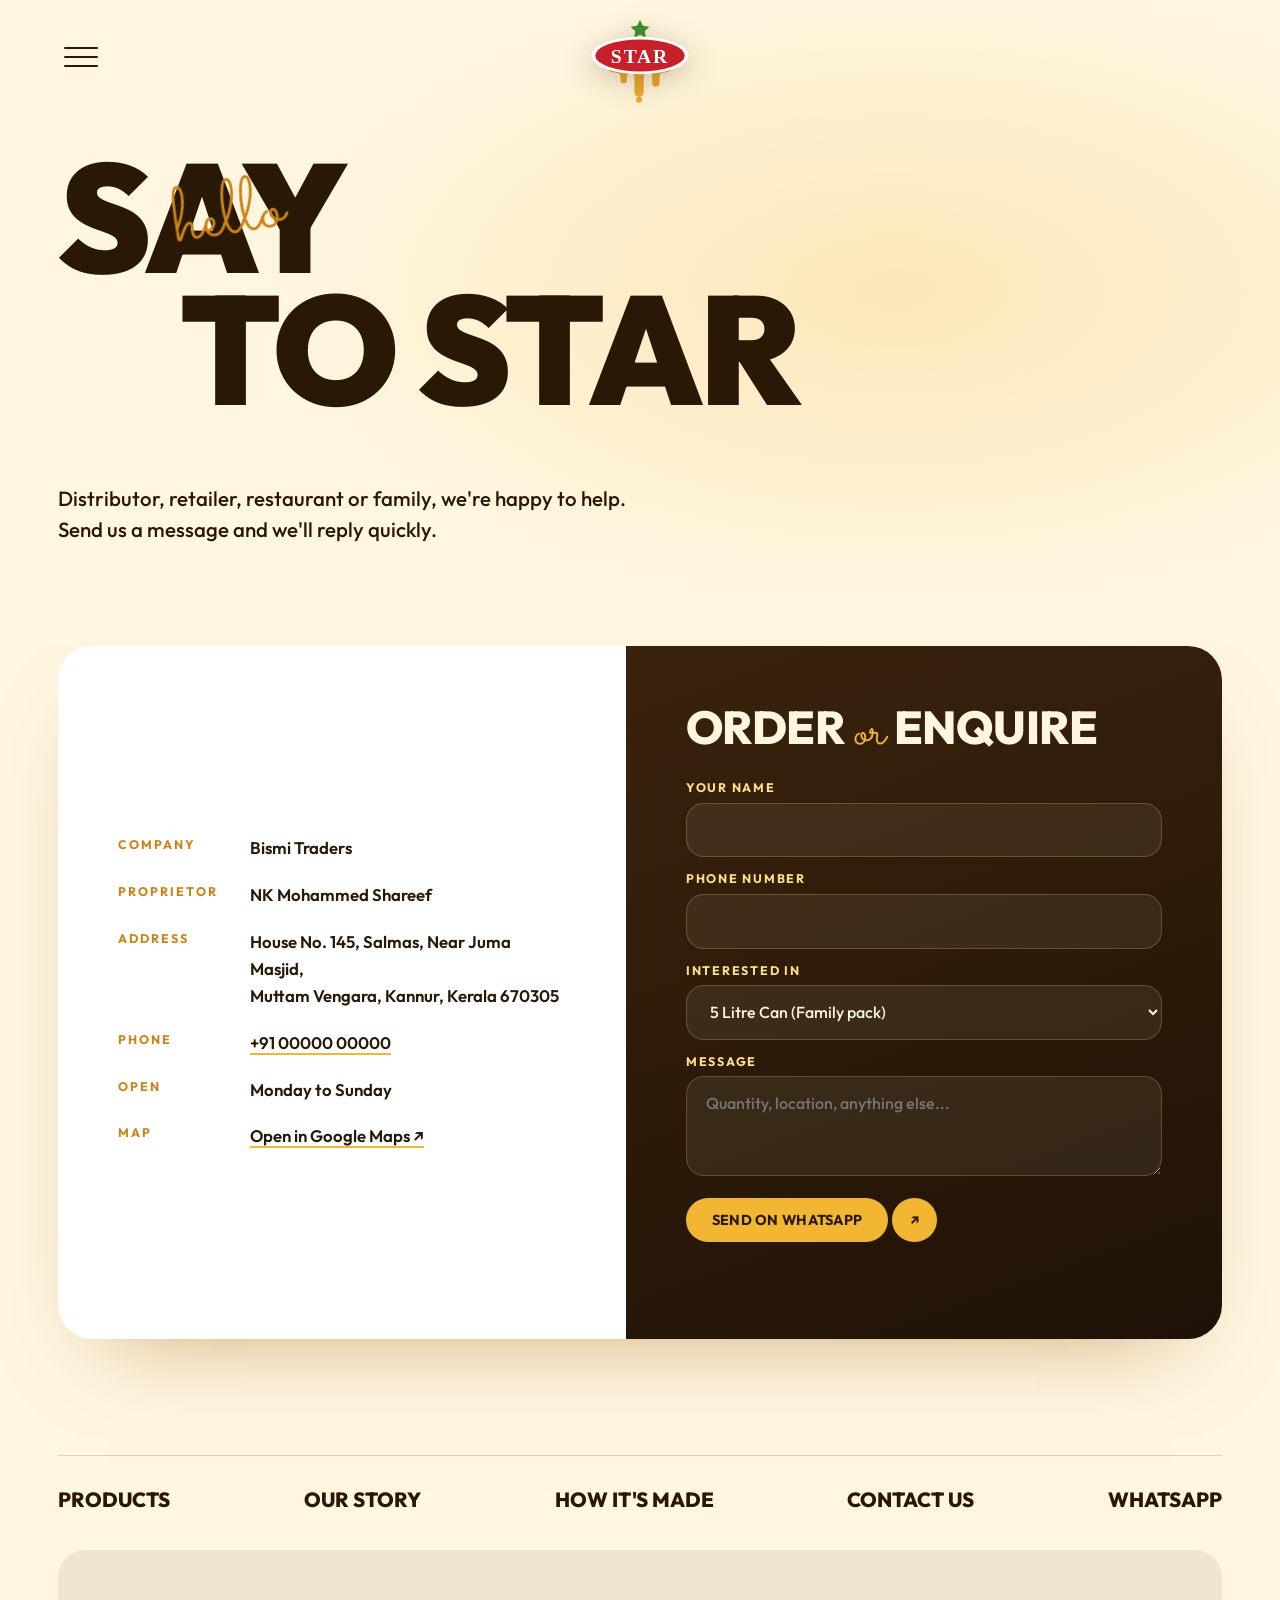
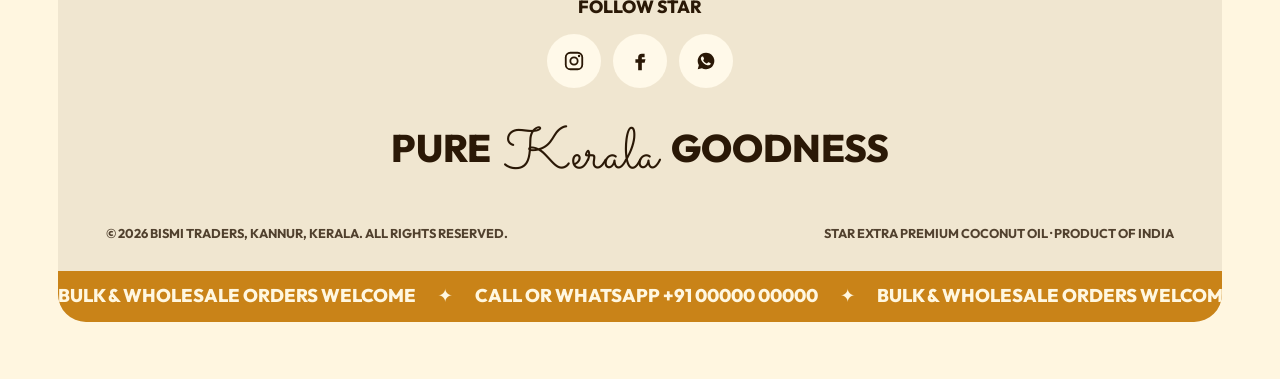
==== contact.html @ 1357c3b2 "Add WebGL oil animation, product and story pages with interactive features - Implemented a WebGL fra" ====
<!doctype html>
<html lang="en">
<head>
  <meta charset="utf-8">
  <meta name="viewport" content="width=device-width, initial-scale=1">
  <title>Contact | Star Pure Coconut Oil</title>
  <meta name="description" content="Order Star Extra Premium Coconut Oil for your home, shop or business. Bismi Traders, Muttam Vengara, Kannur, Kerala.">
  <meta name="theme-color" content="#fff6e0">
  <link rel="icon" href="assets/images/logo.svg" type="image/svg+xml">
  <script>try { if (sessionStorage.getItem('oil')) document.documentElement.classList.add('oil-in'); } catch (e) {}</script>
  <link rel="preconnect" href="https://fonts.googleapis.com">
  <link rel="preconnect" href="https://fonts.gstatic.com" crossorigin>
  <link href="https://fonts.googleapis.com/css2?family=Outfit:wght@400;500;600;700;800;900&family=Sacramento&display=swap" rel="stylesheet">
  <link rel="stylesheet" href="css/base.css">
  <link rel="stylesheet" href="css/pages.css">
</head>
<body class="is-page">

  <div class="curtain" aria-hidden="true">
    <div class="curtain__body"><p class="curtain__text"><span class="script">pure as</span>Liquid gold</p></div>
    <svg class="curtain__drips" viewBox="0 0 1440 260" preserveAspectRatio="none"></svg>
  </div>

  <main>
    <section class="pg-hero pg-hero--short">
      <h1 class="pg-title"><span class="pg-title__l1">Say</span><span class="pg-title__script script">hello</span><span class="pg-title__l2">to Star</span></h1>
      <p class="pg-hero__lead" data-reveal>Distributor, retailer, restaurant or family, we're happy to help. Send us a message and we'll reply quickly.</p>
    </section>

    <section class="c-wrap">
      <div class="c-card" data-reveal>
        <dl class="c-info">
          <div><dt>Company</dt><dd>Bismi Traders</dd></div>
          <div><dt>Proprietor</dt><dd>NK Mohammed Shareef</dd></div>
          <div><dt>Address</dt><dd>House No. 145, Salmas, Near Juma Masjid,<br>Muttam Vengara, Kannur, Kerala 670305</dd></div>
          <div><dt>Phone</dt><dd><a href="tel:+910000000000" class="js-phone">+91 00000 00000</a></dd></div>
          <div><dt>Open</dt><dd>Monday to Sunday</dd></div>
          <div><dt>Map</dt><dd><a href="https://www.google.com/maps/search/?api=1&amp;query=Muttam+Vengara+Kannur+Kerala+670305" target="_blank" rel="noopener">Open in Google Maps &nearr;</a></dd></div>
        </dl>

        <form class="c-form" novalidate>
          <h2>Order <span class="script">or</span> enquire</h2>
          <label><span>Your name</span><input name="name" required autocomplete="name"></label>
          <label><span>Phone number</span><input name="phone" type="tel" required autocomplete="tel"></label>
          <label><span>Interested in</span><select name="product"></select></label>
          <label><span>Message</span><textarea name="message" rows="3" placeholder="Quantity, location, anything else..."></textarea></label>
          <button class="pill" type="submit"><span class="pill__label">Send on WhatsApp</span><span class="pill__arrow" aria-hidden="true">&nearr;</span></button>
          <p class="c-note" role="status"></p>
        </form>
      </div>
    </section>
  </main>

  <footer data-footer></footer>

  <script src="js/data.js"></script>
  <script src="js/common.js"></script>
  <script src="js/pages.js"></script>
</body>
</html>
---- css/base.css ----
/* ==========================================================
   Star Pure Coconut Oil: shared styles
   ========================================================== */
:root {
  --ink: #2a1806;
  --ink-soft: #5c4122;
  --gold: #f2b632;
  --gold-deep: #c98318;
  --honey: #ffe08a;
  --cream: #fff6e0;
  --cream-2: #f8ead0;
  --night: #1f1206;
  --red: #c8202b;
  --leaf: #4f9a2a;

  --bg: var(--cream);
  --fg: var(--ink);

  --sans: Outfit, system-ui, sans-serif;
  --script: Sacramento, "Brush Script MT", cursive;
  --ease: cubic-bezier(.22, 1, .36, 1);
  --ease-oil: cubic-bezier(.7, 0, .3, 1);
  --gutter: clamp(16px, 4.5vw, 64px);
  --maxw: 1280px;
  --radius: 28px;
}

*, *::before, *::after { box-sizing: border-box; }
html { -webkit-text-size-adjust: 100%; scroll-behavior: smooth; }
body {
  margin: 0; min-height: 100svh;
  font: 400 1.05rem/1.6 var(--sans);
  color: var(--fg); background: var(--bg);
  overflow-x: hidden; -webkit-font-smoothing: antialiased;
}
img, svg { display: block; max-width: 100%; }
a { color: inherit; }
::selection { background: var(--gold); color: var(--ink); }
h1, h2, h3 { margin: 0; line-height: .95; font-weight: 800; letter-spacing: -.01em; text-transform: uppercase; }
p { margin: 0 0 1em; }
.script { font-family: var(--script); font-weight: 400; text-transform: none; letter-spacing: 0; }
.visually-hidden { position: absolute !important; width: 1px; height: 1px; overflow: hidden; clip: rect(0 0 0 0); white-space: nowrap; }
:focus-visible { outline: 2px solid currentColor; outline-offset: 4px; border-radius: 6px; }

/* ---------- Pill buttons with arrow bubble (as on the reference) ---------- */
.pill { display: inline-flex; align-items: center; gap: 4px; text-decoration: none; font: 700 .9rem/1 var(--sans); text-transform: uppercase; letter-spacing: .02em; }
.pill__label { background: var(--fg); color: var(--bg); padding: 1.05em 1.8em; border-radius: 999px; transition: transform .4s var(--ease); }
.pill__arrow { width: 3.1em; height: 3.1em; border-radius: 50%; display: grid; place-items: center; background: var(--fg); color: var(--bg); transition: transform .5s var(--ease); }
.pill:hover .pill__arrow { transform: translateX(6px) rotate(45deg); }
.pill:hover .pill__label { transform: translateX(-3px); }
.pill--line .pill__label, .pill--line .pill__arrow { background: transparent; color: var(--fg); box-shadow: inset 0 0 0 1.5px currentColor; }

/* ---------- Header: menu button left, logo centred ---------- */
.top { position: fixed; inset: 0 0 auto; z-index: 60; height: 0; transition: transform .6s var(--ease); }
.top.is-hidden { transform: translateY(-140px); }
.menu-btn {
  position: absolute; left: var(--gutter); top: 34px; width: 46px; height: 46px; padding: 0;
  border: 0; background: none; cursor: pointer; display: grid; place-content: center; gap: 7px; color: var(--fg);
}
.menu-btn span { display: block; width: 34px; height: 2px; background: currentColor; border-radius: 2px; transition: transform .45s var(--ease), opacity .3s; }
.top.is-open .menu-btn span:nth-child(1) { transform: translateY(9px) rotate(45deg); }
.top.is-open .menu-btn span:nth-child(2) { opacity: 0; }
.top.is-open .menu-btn span:nth-child(3) { transform: translateY(-9px) rotate(-45deg); }
.brand { position: absolute; left: 50%; top: 18px; translate: -50% 0; width: 112px; text-decoration: none; }
.brand img { width: 100%; height: auto; filter: drop-shadow(0 6px 14px rgba(42, 24, 6, .25)); position: relative; z-index: 1; }
.brand__drip { position: absolute; left: 0; right: 0; top: 50px; width: 100%; height: auto; overflow: visible; }
.brand__drip path { fill: #e9a92c; }
.brand__drop { fill: #e9a92c; animation: brandDrop 3.6s var(--ease-oil) infinite; }
@keyframes brandDrop {
  0%, 30% { transform: translateY(-12px) scale(.4); opacity: 0; }
  45% { opacity: 1; transform: translateY(-4px) scale(1); }
  100% { transform: translateY(60px) scale(.8); opacity: 0; }
}

.menu {
  position: absolute; left: calc(var(--gutter) - 22px); top: 96px; z-index: 2;
  display: grid; gap: 2px; padding: 34px 40px 30px; min-width: 300px;
  background: linear-gradient(160deg, #fffaf0, #f6e8c9); border-radius: var(--radius);
  box-shadow: 0 40px 80px -30px rgba(42, 24, 6, .5);
  transform-origin: 30px -30px; transform: scale(.6) translateY(-20px); opacity: 0; visibility: hidden;
  transition: transform .55s var(--ease), opacity .35s, visibility 0s .55s;
}
.top.is-open .menu { transform: none; opacity: 1; visibility: visible; transition-delay: 0s; }
.menu a {
  font: 800 1.75rem/1.25 var(--sans); text-transform: uppercase; text-decoration: none; color: #9c7a52;
  transition: color .3s, transform .4s var(--ease);
  opacity: 0; transform: translateX(-14px);
}
.top.is-open .menu a { opacity: 1; transform: none; transition: color .3s, transform .5s var(--ease), opacity .5s; }
.top.is-open .menu a:nth-child(2) { transition-delay: .04s; }
.top.is-open .menu a:nth-child(3) { transition-delay: .08s; }
.top.is-open .menu a:nth-child(4) { transition-delay: .12s; }
.top.is-open .menu a:nth-child(5) { transition-delay: .16s; }
.menu a:hover, .menu a[aria-current] { color: var(--ink); transform: translateX(6px); }
.menu .menu__wa { margin-top: 14px; font-size: .95rem; letter-spacing: .06em; color: var(--leaf); }

/* ---------- Golden oil curtain (page transition) ---------- */
.curtain {
  position: fixed; left: 0; right: 0; top: 0; z-index: 200; pointer-events: none;
  height: calc(100vh + 30vh);
  transform: translateY(-101%);
}
.curtain__body {
  height: 100vh; display: grid; place-items: center; text-align: center;
  background:
    radial-gradient(120% 70% at 30% 20%, rgba(255, 236, 170, .55), transparent 60%),
    linear-gradient(180deg, #f6cf5e 0%, #eab03a 55%, #e3a22c 100%);
}
.curtain__drips { display: block; width: 100%; height: 30vh; margin-top: -1px; }
.curtain__drips path { fill: #e3a22c; }
.curtain__gloss rect { fill: #fff6d0; opacity: .45; }
.curtain__text {
  margin: 0; color: var(--ink); font: 900 clamp(2.6rem, 8vw, 6.5rem)/.9 var(--sans); text-transform: uppercase; letter-spacing: -.02em;
  opacity: 0; transform: translateY(30px); transition: opacity .5s .35s, transform .7s .3s var(--ease);
}
.curtain__text .script { display: block; font-size: .55em; line-height: .6; color: #fff8e2; transform: rotate(-6deg); text-shadow: 0 4px 18px rgba(154, 91, 16, .4); }
.curtain.is-covering { transform: translateY(0); transition: transform 1s var(--ease-oil); pointer-events: auto; }
.curtain.is-covering .curtain__text { opacity: 1; transform: none; }
html.oil-in .curtain { transform: translateY(0); transition: none; }
html.oil-in .curtain__text { opacity: 1; transform: none; transition: none; }
.curtain.is-leaving { transform: translateY(-101%); transition: transform 1.15s .15s var(--ease-oil); }
.curtain.is-leaving .curtain__text { opacity: 0; transition: opacity .3s; }

/* ---------- Product visual (illustration or photo) ---------- */
.pv { position: relative; display: grid; place-items: center; }
.pv svg, .pv img { grid-area: 1 / 1; width: 100%; height: 100%; object-fit: contain; transform: scale(var(--scale, 1)); user-select: none; -webkit-user-drag: none; }
.pv:has(img) svg { display: none; }

/* ---------- Cursor ---------- */
.cursor {
  position: fixed; top: 0; left: 0; z-index: 300; pointer-events: none;
  width: 16px; height: 16px; margin: -8px 0 0 -8px; border-radius: 50%;
  background: radial-gradient(circle at 35% 35%, #fff4c4, var(--gold) 55%, var(--gold-deep));
  box-shadow: 0 0 18px rgba(242, 182, 50, .6);
  opacity: 0; transition: width .35s var(--ease), height .35s var(--ease), margin .35s var(--ease), opacity .3s;
}
.cursor.is-on { opacity: .95; }
.cursor.is-big { width: 54px; height: 54px; margin: -27px 0 0 -27px; opacity: .35; }

/* ---------- Footer ---------- */
.foot { padding: 0 var(--gutter) var(--gutter); color: var(--fg); }
.foot__nav {
  display: flex; flex-wrap: wrap; justify-content: space-between; gap: 14px 28px;
  border-top: 1px solid color-mix(in srgb, var(--fg) 15%, transparent); padding: 34px 0 40px;
}
.foot__nav a { font: 800 clamp(1rem, 1.6vw, 1.3rem)/1 var(--sans); text-transform: uppercase; text-decoration: none; transition: opacity .3s; }
.foot__nav a:hover { opacity: .6; }
.foot__card {
  border-radius: var(--radius); overflow: hidden; text-align: center;
  background: color-mix(in srgb, var(--fg) 7%, transparent);
  padding: 48px 24px 0;
}
.foot__label { font: 800 1.1rem/1 var(--sans); text-transform: uppercase; margin-bottom: 18px; }
.foot__social { display: flex; justify-content: center; gap: 12px; margin-bottom: 40px; }
.foot__social a {
  width: 54px; height: 54px; border-radius: 50%; display: grid; place-items: center;
  background: color-mix(in srgb, var(--bg) 70%, #fff); transition: transform .4s var(--ease);
}
.foot__social a:hover { transform: translateY(-4px); }
.foot__social svg { width: 22px; height: 22px; }
.foot__sign { font: 800 clamp(1.6rem, 3vw, 2.4rem)/1 var(--sans); text-transform: uppercase; margin-bottom: 40px; }
.foot__sign .script { font-size: 1.5em; vertical-align: -.1em; margin: 0 .1em; }
.foot__base { display: flex; flex-wrap: wrap; justify-content: space-between; gap: 8px 24px; padding: 0 24px 28px; font: 700 .8rem/1.4 var(--sans); text-transform: uppercase; opacity: .8; text-align: left; }
.foot__base p { margin: 0; }
.foot__band { background: var(--gold-deep); color: #fff7e0; overflow: hidden; margin: 0 -24px; padding: 16px 0; }
.foot__band div { display: flex; gap: 22px; width: max-content; animation: band 30s linear infinite; font: 800 1.15rem/1 var(--sans); text-transform: uppercase; white-space: nowrap; }
@keyframes band { to { transform: translateX(-50%); } }

/* ---------- Reveal ---------- */
[data-reveal] { opacity: 0; transform: translateY(40px); transition: opacity 1s var(--ease), transform 1s var(--ease); transition-delay: calc(var(--d, 0) * 100ms); }
[data-reveal].is-in { opacity: 1; transform: none; }

@media (max-width: 640px) {
  .menu-btn { top: 22px; }
  .brand { width: 84px; top: 12px; }
  .brand__drip { top: 37px; }
  .menu { left: 12px; right: 12px; top: 84px; min-width: 0; padding: 26px 28px; }
  .menu a { font-size: 1.5rem; }
  .foot__nav { justify-content: center; }
}
@media (hover: none), (pointer: coarse) { .cursor { display: none; } }
@media (prefers-reduced-motion: reduce) {
  *, *::before, *::after { animation-duration: .001ms !important; animation-iteration-count: 1 !important; transition-duration: .001ms !important; scroll-behavior: auto !important; }
}
---- css/pages.css ----
/* ==========================================================
   Our Story + Contact pages
   ========================================================== */
body.is-page { --bg: #fff6e0; --bg2: #fbe7b8; --fg: var(--ink); background: var(--bg); }
.eyebrow { font: 700 .8rem/1 var(--sans); letter-spacing: .2em; text-transform: uppercase; color: var(--gold-deep); margin-bottom: 18px; }

/* ---------- Page hero ---------- */
.pg-hero {
  position: relative; min-height: 92svh; overflow: hidden;
  display: grid; grid-template-columns: 1.1fr .9fr; align-items: center; gap: 40px;
  padding: 150px var(--gutter) 80px;
  background: radial-gradient(70% 70% at 70% 45%, var(--bg2), var(--bg) 70%);
}
.pg-hero--short { min-height: 70svh; grid-template-columns: 1fr; align-content: center; }
.pg-title { position: relative; font-size: clamp(4rem, 12vw, 11rem); line-height: .86; font-weight: 900; letter-spacing: -.03em; }
.pg-title__l1, .pg-title__l2 { display: block; }
.pg-title__l2 { padding-left: .8em; }
.pg-title__script { position: absolute; left: 1.5em; top: .45em; font-size: .5em; color: var(--gold-deep); transform: rotate(-9deg); }
.pg-title > span { opacity: 0; transform: translateY(60px); }
body.is-in .pg-title__l1 { animation: rise 1s .1s var(--ease) forwards; }
body.is-in .pg-title__l2 { animation: rise 1s .25s var(--ease) forwards; }
body.is-in .pg-title__script { animation: scriptIn 1.2s .6s var(--ease) forwards; }
@keyframes rise { to { opacity: 1; transform: none; } }
@keyframes scriptIn { from { opacity: 0; transform: rotate(-9deg) translateY(20px) scale(.8); } to { opacity: 1; transform: rotate(-9deg); } }
.pg-hero__lead { font: 500 clamp(1.1rem, 1.6vw, 1.35rem)/1.5 var(--sans); max-width: 44ch; margin-top: 30px; }
.pg-hero__photo {
  margin: 0; justify-self: center; width: min(420px, 80vw); aspect-ratio: 4 / 5; border-radius: 32px; overflow: hidden;
  box-shadow: 0 50px 90px -40px rgba(120, 66, 6, .55); transform: rotate(4deg);
  opacity: 0; transition: opacity 1.2s .4s var(--ease), transform 1.4s .4s var(--ease);
}
body.is-in .pg-hero__photo { opacity: 1; transform: rotate(4deg) translateY(0); }
.pg-hero__photo img { width: 100%; height: 100%; object-fit: cover; }

/* ---------- Story + fill bottle ---------- */
.s-story {
  display: grid; grid-template-columns: 1.1fr .9fr; gap: clamp(40px, 6vw, 100px); align-items: center;
  padding: clamp(80px, 10vw, 150px) var(--gutter); max-width: calc(var(--maxw) + 2 * var(--gutter)); margin: 0 auto;
}
.s-story h2 { font-size: clamp(2.2rem, 4.6vw, 4rem); margin-bottom: 28px; }
.s-story h2 .script { color: var(--gold-deep); font-size: 1.1em; }
.s-story__text p { color: var(--ink-soft); max-width: 54ch; font-size: 1.1rem; }
.s-points { list-style: none; padding: 0; margin: 26px 0 0; display: grid; gap: 12px; font-weight: 600; }
.s-points li { display: flex; gap: 12px; align-items: center; }
.s-points span { width: 30px; height: 30px; border-radius: 50%; display: grid; place-items: center; background: var(--gold); font-weight: 800; }
.s-story__visual { position: relative; display: grid; justify-items: center; }
.fill-bottle { width: min(280px, 66vw); height: auto; position: relative; z-index: 1; filter: drop-shadow(0 30px 40px rgba(154, 91, 16, .3)); }
.fill-glow { position: absolute; inset: 10% 5%; border-radius: 50%; background: radial-gradient(circle, rgba(242, 182, 50, .55), transparent 65%); filter: blur(30px); opacity: calc(.25 + var(--fill, 0) * .75); }
.fill-bottle__wave { animation: wave 3.2s linear infinite; }
.fill-bottle__wave--back { animation-duration: 5s; animation-direction: reverse; }
@keyframes wave { to { transform: translateX(100px); } }
.fill-bottle__bubbles circle { animation: bubble 4s ease-in infinite; opacity: 0; }
.fill-bottle__bubbles circle:nth-child(2) { animation-delay: .8s; animation-duration: 5s; }
.fill-bottle__bubbles circle:nth-child(3) { animation-delay: 1.6s; }
.fill-bottle__bubbles circle:nth-child(4) { animation-delay: 2.3s; animation-duration: 4.6s; }
.fill-bottle__bubbles circle:nth-child(5) { animation-delay: 3s; }
.fill-bottle__bubbles circle:nth-child(6) { animation-delay: 3.6s; animation-duration: 3.4s; }
@keyframes bubble { 0% { transform: translateY(0); opacity: 0; } 15% { opacity: .8; } 100% { transform: translateY(-260px); opacity: 0; } }
.fill-meter { margin-top: 18px; font: 700 .85rem/1 var(--sans); letter-spacing: .16em; text-transform: uppercase; color: var(--ink-soft); }
.fill-meter__num { font: 900 2rem/1 var(--sans); color: var(--gold-deep); letter-spacing: 0; }

/* ---------- Process ---------- */
.s-process { padding: clamp(80px, 10vw, 140px) var(--gutter); background: var(--cream-2); scroll-margin-top: 40px; }
.s-process__title { font-size: clamp(2.4rem, 6vw, 5rem); text-align: center; margin-bottom: clamp(50px, 6vw, 90px); }
.s-process__title .script { color: var(--gold-deep); font-size: 1.1em; vertical-align: -.1em; }
.steps { list-style: none; margin: 0 auto; padding: 0; max-width: var(--maxw); display: grid; grid-template-columns: repeat(5, 1fr); gap: 20px; position: relative; }
.steps::before { content: ""; position: absolute; top: 46px; left: 8%; right: 8%; height: 4px; border-radius: 4px; background: linear-gradient(90deg, var(--gold-deep), var(--gold), var(--honey)); transform: scaleX(var(--line, 0)); transform-origin: left; }
.step { text-align: center; position: relative; }
.step__icon { width: 96px; height: 96px; margin: 0 auto 18px; border-radius: 50%; background: var(--bg); display: grid; place-items: center; box-shadow: 0 0 0 6px var(--cream-2), 0 14px 30px -14px rgba(154, 91, 16, .5); transition: transform .5s var(--ease); }
.step__icon svg { width: 54px; height: 54px; }
.step:hover .step__icon { transform: translateY(-6px) rotate(-6deg); }
.step__num { font: 900 .9rem/1 var(--sans); color: var(--gold-deep); letter-spacing: .1em; }
.step h3 { font-size: 1.3rem; margin: 10px 0 8px; }
.step p { color: var(--ink-soft); font-size: .95rem; max-width: 24ch; margin-inline: auto; }

/* ---------- Stats band ---------- */
.s-stats { display: grid; grid-template-columns: repeat(3, 1fr); gap: 18px; padding: clamp(60px, 8vw, 110px) var(--gutter); max-width: calc(var(--maxw) + 2 * var(--gutter)); margin: 0 auto; }
.stat { border-radius: var(--radius); padding: 40px 30px; background: linear-gradient(160deg, #f6cf5e, #e3a22c); text-align: center; }
.stat strong { display: block; font: 900 clamp(3rem, 6vw, 5rem)/1 var(--sans); font-variant-numeric: tabular-nums; }
.stat span { font: 700 .85rem/1 var(--sans); letter-spacing: .16em; text-transform: uppercase; opacity: .7; }

/* ---------- Contact ---------- */
.c-wrap { padding: 0 var(--gutter) clamp(70px, 9vw, 130px); }
.c-card { max-width: var(--maxw); margin: 0 auto; display: grid; grid-template-columns: 1fr 1.05fr; border-radius: calc(var(--radius) + 6px); overflow: hidden; background: #fff; box-shadow: 0 40px 90px -50px rgba(154, 91, 16, .55); }
.c-info { margin: 0; padding: clamp(28px, 5vw, 60px); display: grid; gap: 20px; align-content: center; }
.c-info div { display: grid; grid-template-columns: 120px 1fr; gap: 12px; }
.c-info dt { font: 700 .78rem/1.6 var(--sans); letter-spacing: .16em; text-transform: uppercase; color: var(--gold-deep); }
.c-info dd { margin: 0; font-weight: 600; font-size: 1.05rem; }
.c-info a { text-decoration: none; border-bottom: 2px solid var(--gold); }
.c-form { --fg: var(--cream); --bg: var(--ink); padding: clamp(28px, 5vw, 60px); background: linear-gradient(160deg, #3a230c, #1f1206); color: var(--cream); display: grid; gap: 16px; align-content: center; }
.c-form h2 { font-size: clamp(2rem, 3.6vw, 3rem); margin-bottom: 8px; }
.c-form h2 .script { color: var(--gold); font-size: 1.1em; }
.c-form label { display: grid; gap: 8px; }
.c-form label span { font: 700 .78rem/1 var(--sans); letter-spacing: .14em; text-transform: uppercase; color: var(--honey); }
.c-form input, .c-form select, .c-form textarea {
  font: 500 1rem/1.4 var(--sans); color: var(--cream); width: 100%; resize: vertical;
  background: rgba(255, 246, 224, .07); border: 1px solid rgba(255, 224, 138, .22); border-radius: 18px; padding: .95em 1.2em;
  transition: border-color .3s, background .3s;
}
.c-form select option { color: var(--ink); }
.c-form input:focus, .c-form select:focus, .c-form textarea:focus { outline: none; border-color: var(--gold); background: rgba(255, 246, 224, .12); }
.c-form .is-invalid { border-color: #ff8a78; }
.c-form .pill { border: 0; background: none; padding: 0; cursor: pointer; margin-top: 6px; justify-self: start; --fg: var(--gold); --bg: var(--ink); }
.c-note { margin: 0; min-height: 1.4em; color: var(--honey); font-size: .95rem; }

@media (max-width: 900px) {
  .pg-hero, .s-story, .c-card { grid-template-columns: 1fr; }
  .pg-hero { padding-top: 130px; }
  .pg-title { font-size: clamp(3.6rem, 18vw, 6.5rem); }
  .s-story__visual { order: -1; }
  .steps { grid-template-columns: 1fr; gap: 34px; max-width: 460px; }
  .steps::before { top: 0; bottom: 0; left: 47px; right: auto; width: 4px; height: auto; transform: scaleY(var(--line, 0)); transform-origin: top; }
  .step { display: grid; grid-template-columns: 96px 1fr; column-gap: 22px; text-align: left; align-items: center; }
  .step__icon { grid-row: span 3; margin: 0; }
  .step p { margin: 0; max-width: none; }
  .s-stats { grid-template-columns: 1fr; }
  .c-info div { grid-template-columns: 1fr; gap: 2px; }
}
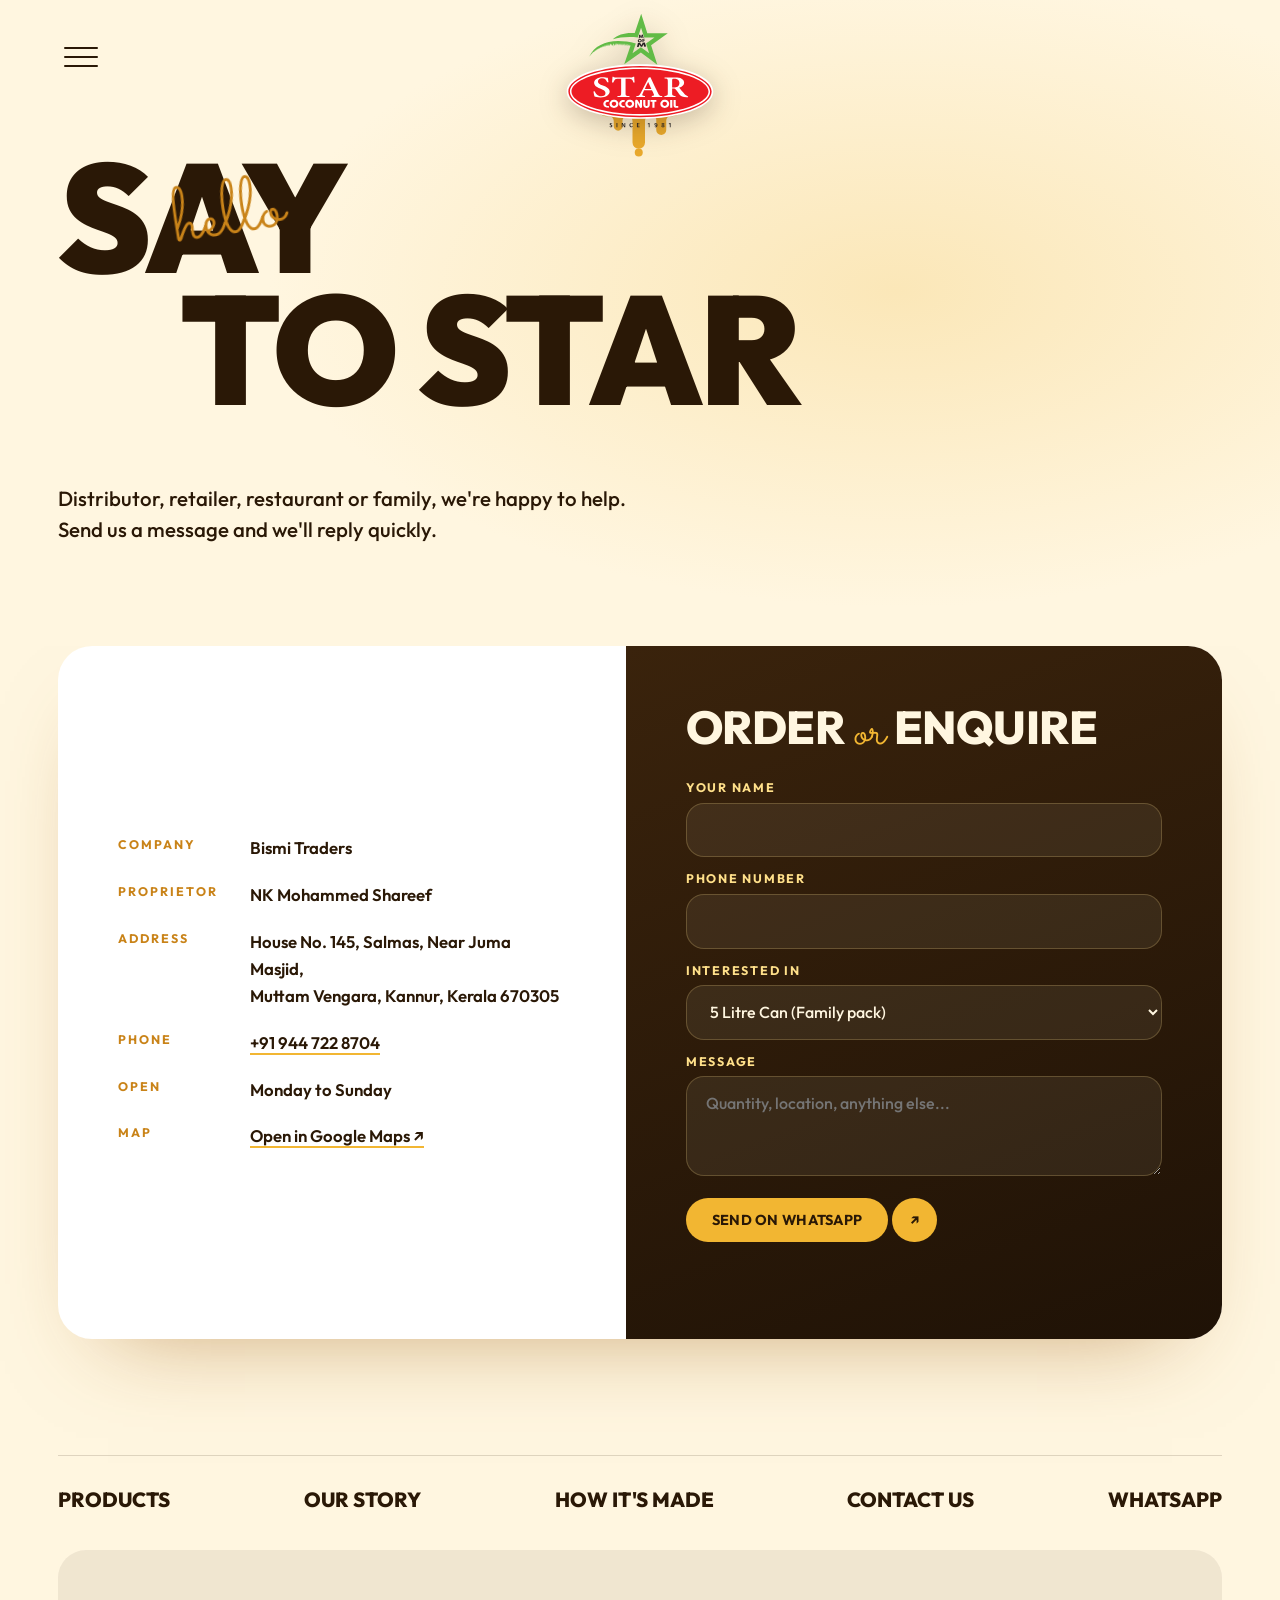
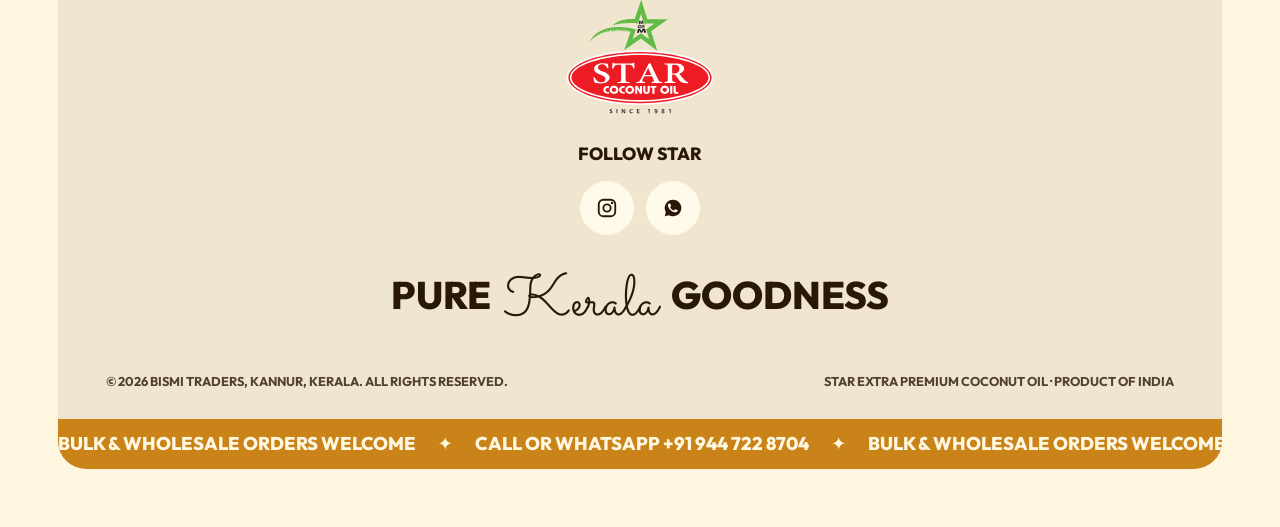
==== commit 121122a7: "Add Star Pack Studio: Initial HTML and JavaScript implementation for 3D model rendering and PNG expo" ====
--- a/contact.html
+++ b/contact.html
@@ -6,7 +6,7 @@
   <title>Contact | Star Pure Coconut Oil</title>
   <meta name="description" content="Order Star Extra Premium Coconut Oil for your home, shop or business. Bismi Traders, Muttam Vengara, Kannur, Kerala.">
   <meta name="theme-color" content="#fff6e0">
-  <link rel="icon" href="assets/images/logo.svg" type="image/svg+xml">
+  <link rel="icon" href="assets/images/favicon.svg" type="image/svg+xml">
   <script>try { if (sessionStorage.getItem('oil')) document.documentElement.classList.add('oil-in'); } catch (e) {}</script>
   <link rel="preconnect" href="https://fonts.googleapis.com">
   <link rel="preconnect" href="https://fonts.gstatic.com" crossorigin>
@@ -33,7 +33,7 @@
           <div><dt>Company</dt><dd>Bismi Traders</dd></div>
           <div><dt>Proprietor</dt><dd>NK Mohammed Shareef</dd></div>
           <div><dt>Address</dt><dd>House No. 145, Salmas, Near Juma Masjid,<br>Muttam Vengara, Kannur, Kerala 670305</dd></div>
-          <div><dt>Phone</dt><dd><a href="tel:+910000000000" class="js-phone">+91 00000 00000</a></dd></div>
+          <div><dt>Phone</dt><dd><a href="tel:+919447228704" class="js-phone">+91 944 722 8704</a></dd></div>
           <div><dt>Open</dt><dd>Monday to Sunday</dd></div>
           <div><dt>Map</dt><dd><a href="https://www.google.com/maps/search/?api=1&amp;query=Muttam+Vengara+Kannur+Kerala+670305" target="_blank" rel="noopener">Open in Google Maps &nearr;</a></dd></div>
         </dl>
--- a/css/base.css
+++ b/css/base.css
@@ -61,9 +61,10 @@
 .top.is-open .menu-btn span:nth-child(1) { transform: translateY(9px) rotate(45deg); }
 .top.is-open .menu-btn span:nth-child(2) { opacity: 0; }
 .top.is-open .menu-btn span:nth-child(3) { transform: translateY(-9px) rotate(-45deg); }
-.brand { position: absolute; left: 50%; top: 18px; translate: -50% 0; width: 112px; text-decoration: none; }
+.brand { position: absolute; left: 50%; top: 12px; translate: -50% 0; width: 150px; text-decoration: none; }
 .brand img { width: 100%; height: auto; filter: drop-shadow(0 6px 14px rgba(42, 24, 6, .25)); position: relative; z-index: 1; }
-.brand__drip { position: absolute; left: 0; right: 0; top: 50px; width: 100%; height: auto; overflow: visible; }
+/* oil drips hang from the bottom of the red oval, tucked behind the logo */
+.brand__drip { position: absolute; left: 0; right: 0; top: 98px; width: 100%; height: auto; overflow: visible; }
 .brand__drip path { fill: #e9a92c; }
 .brand__drop { fill: #e9a92c; animation: brandDrop 3.6s var(--ease-oil) infinite; }
 @keyframes brandDrop {
@@ -93,6 +94,7 @@
 .top.is-open .menu a:nth-child(5) { transition-delay: .16s; }
 .menu a:hover, .menu a[aria-current] { color: var(--ink); transform: translateX(6px); }
 .menu .menu__wa { margin-top: 14px; font-size: .95rem; letter-spacing: .06em; color: var(--leaf); }
+.menu .menu__ig { font-size: .95rem; letter-spacing: .06em; color: #c13584; }
 
 /* ---------- Golden oil curtain (page transition) ---------- */
 .curtain {
@@ -122,20 +124,10 @@
 .curtain.is-leaving .curtain__text { opacity: 0; transition: opacity .3s; }
 
 /* ---------- Product visual (illustration or photo) ---------- */
-.pv { position: relative; display: grid; place-items: center; }
-.pv svg, .pv img { grid-area: 1 / 1; width: 100%; height: 100%; object-fit: contain; transform: scale(var(--scale, 1)); user-select: none; -webkit-user-drag: none; }
+/* fixed 1x1 grid: stops tall images from growing the box to their natural height */
+.pv { position: relative; display: grid; grid-template: 100% / 100%; place-items: center; }
+.pv svg, .pv img { grid-area: 1 / 1; width: 100%; height: 100%; min-width: 0; min-height: 0; object-fit: contain; transform: scale(var(--scale, 1)); user-select: none; -webkit-user-drag: none; }
 .pv:has(img) svg { display: none; }
-
-/* ---------- Cursor ---------- */
-.cursor {
-  position: fixed; top: 0; left: 0; z-index: 300; pointer-events: none;
-  width: 16px; height: 16px; margin: -8px 0 0 -8px; border-radius: 50%;
-  background: radial-gradient(circle at 35% 35%, #fff4c4, var(--gold) 55%, var(--gold-deep));
-  box-shadow: 0 0 18px rgba(242, 182, 50, .6);
-  opacity: 0; transition: width .35s var(--ease), height .35s var(--ease), margin .35s var(--ease), opacity .3s;
-}
-.cursor.is-on { opacity: .95; }
-.cursor.is-big { width: 54px; height: 54px; margin: -27px 0 0 -27px; opacity: .35; }
 
 /* ---------- Footer ---------- */
 .foot { padding: 0 var(--gutter) var(--gutter); color: var(--fg); }
@@ -150,6 +142,7 @@
   background: color-mix(in srgb, var(--fg) 7%, transparent);
   padding: 48px 24px 0;
 }
+.foot__logo { width: 150px; height: auto; margin: 0 auto 30px; }
 .foot__label { font: 800 1.1rem/1 var(--sans); text-transform: uppercase; margin-bottom: 18px; }
 .foot__social { display: flex; justify-content: center; gap: 12px; margin-bottom: 40px; }
 .foot__social a {
@@ -172,13 +165,12 @@
 
 @media (max-width: 640px) {
   .menu-btn { top: 22px; }
-  .brand { width: 84px; top: 12px; }
-  .brand__drip { top: 37px; }
+  .brand { width: 104px; top: 10px; }
+  .brand__drip { top: 68px; }
   .menu { left: 12px; right: 12px; top: 84px; min-width: 0; padding: 26px 28px; }
   .menu a { font-size: 1.5rem; }
   .foot__nav { justify-content: center; }
 }
-@media (hover: none), (pointer: coarse) { .cursor { display: none; } }
 @media (prefers-reduced-motion: reduce) {
   *, *::before, *::after { animation-duration: .001ms !important; animation-iteration-count: 1 !important; transition-duration: .001ms !important; scroll-behavior: auto !important; }
 }
